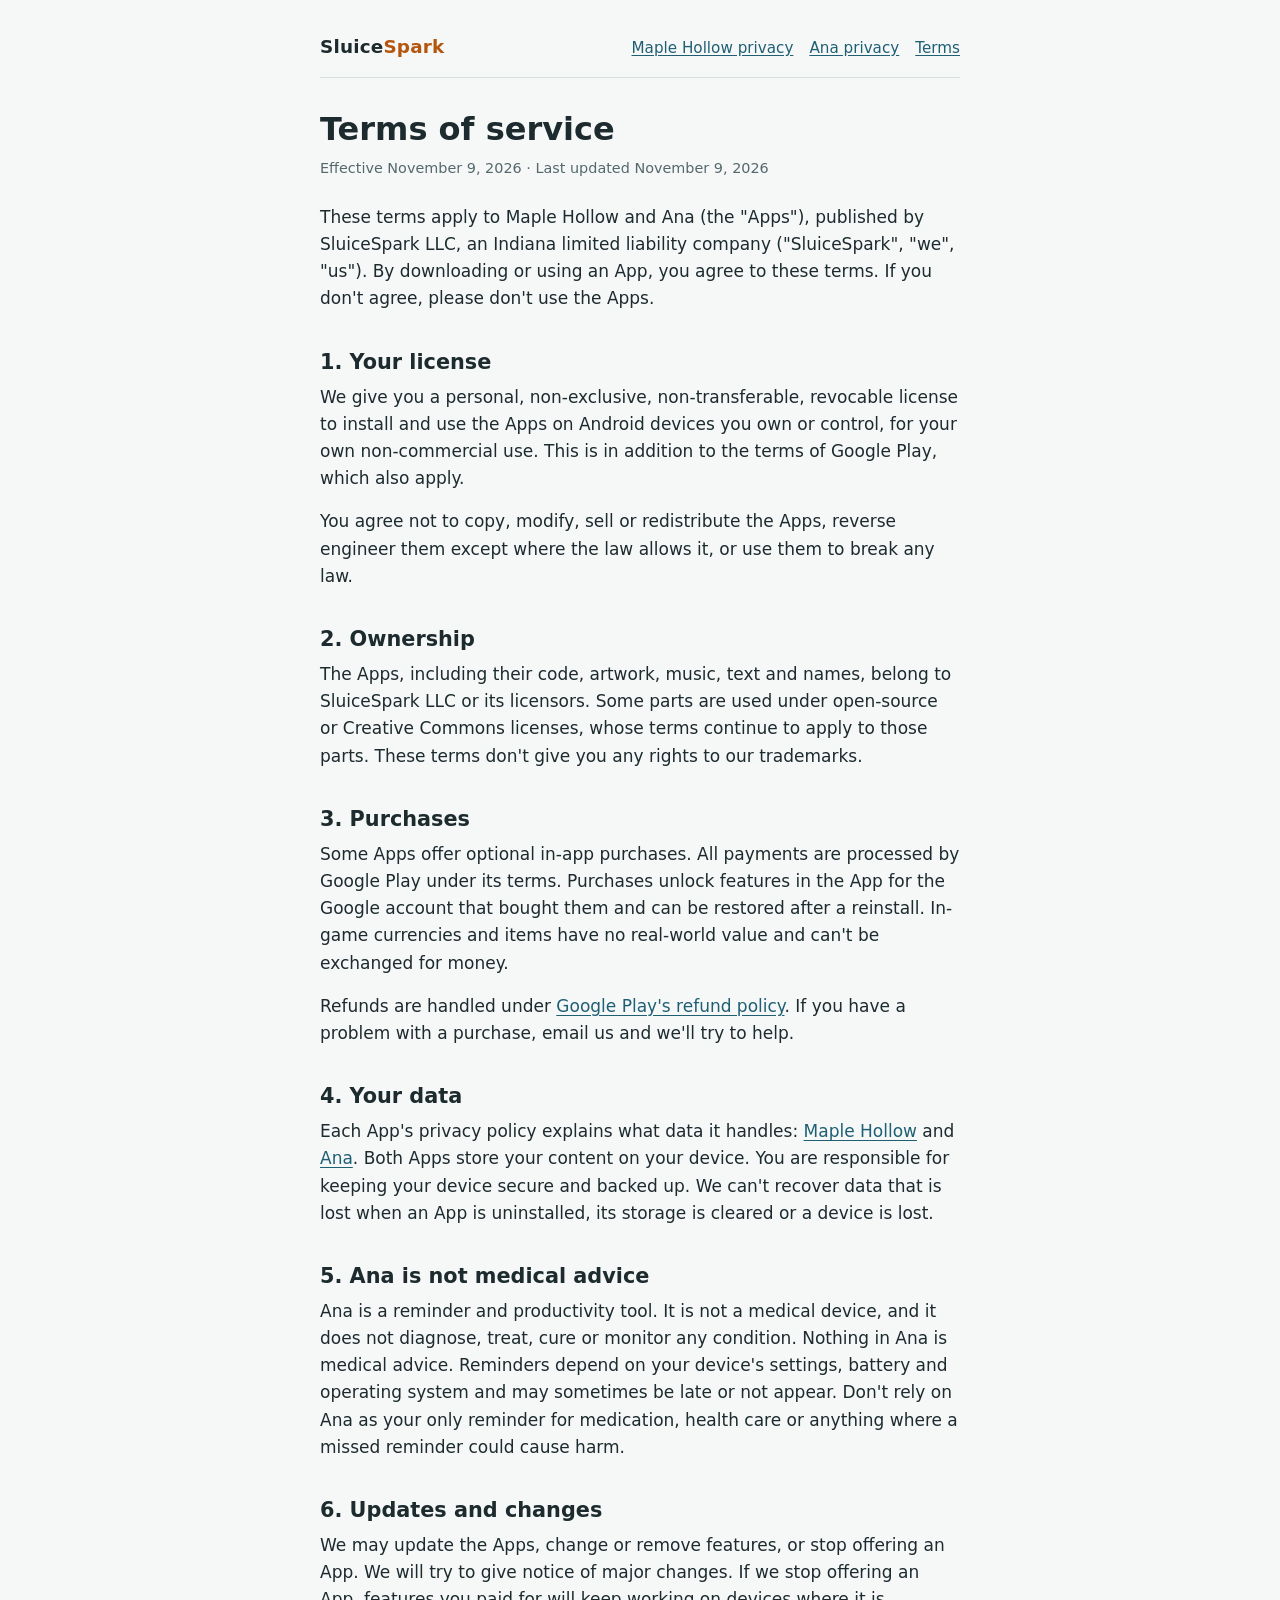
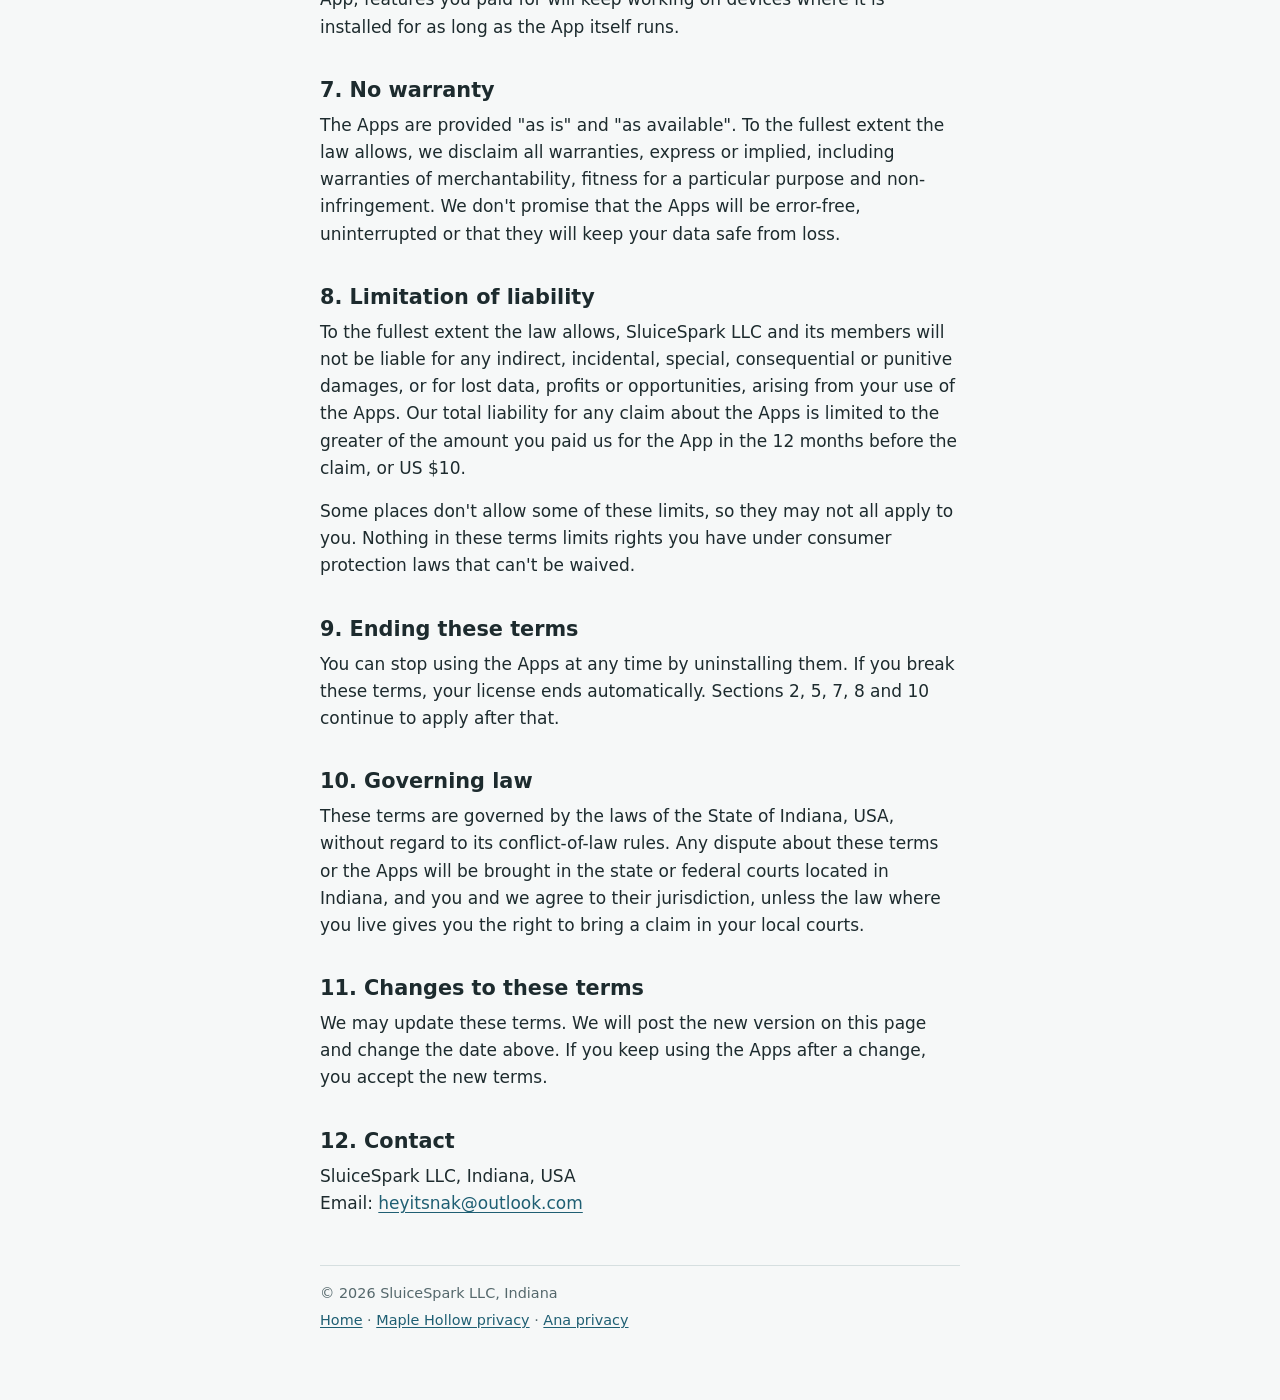
==== terms.html @ 7962bd05 "SluiceSpark site: home, privacy policies for Maple Hollow and Ana, terms Co-Authored-By: Claude Opus" ====
<!doctype html>
<html lang="en">
<head>
<meta charset="utf-8">
<meta name="viewport" content="width=device-width, initial-scale=1, viewport-fit=cover">
<title>SluiceSpark Terms of Service</title>
<meta name="description" content="Terms of service for Maple Hollow and Ana, apps by SluiceSpark LLC.">
<link rel="stylesheet" href="style.css">
</head>
<body>
<div class="wrap">
  <header class="site">
    <a class="brand" href="./">Sluice<span>Spark</span></a>
    <nav class="site" aria-label="Site">
      <a href="privacy/maple-hollow.html">Maple Hollow privacy</a>
      <a href="privacy/ana.html">Ana privacy</a>
      <a href="terms.html" aria-current="page">Terms</a>
    </nav>
  </header>

  <main>
    <h1>Terms of service</h1>
    <p class="meta">Effective November 9, 2026 &middot; Last updated November 9, 2026</p>

    <p>These terms apply to Maple Hollow and Ana (the "Apps"), published by SluiceSpark LLC, an Indiana limited liability company ("SluiceSpark", "we", "us"). By downloading or using an App, you agree to these terms. If you don't agree, please don't use the Apps.</p>

    <h2>1. Your license</h2>
    <p>We give you a personal, non-exclusive, non-transferable, revocable license to install and use the Apps on Android devices you own or control, for your own non-commercial use. This is in addition to the terms of Google Play, which also apply.</p>
    <p>You agree not to copy, modify, sell or redistribute the Apps, reverse engineer them except where the law allows it, or use them to break any law.</p>

    <h2>2. Ownership</h2>
    <p>The Apps, including their code, artwork, music, text and names, belong to SluiceSpark LLC or its licensors. Some parts are used under open-source or Creative Commons licenses, whose terms continue to apply to those parts. These terms don't give you any rights to our trademarks.</p>

    <h2>3. Purchases</h2>
    <p>Some Apps offer optional in-app purchases. All payments are processed by Google Play under its terms. Purchases unlock features in the App for the Google account that bought them and can be restored after a reinstall. In-game currencies and items have no real-world value and can't be exchanged for money.</p>
    <p>Refunds are handled under <a href="https://support.google.com/googleplay/answer/2479637">Google Play's refund policy</a>. If you have a problem with a purchase, email us and we'll try to help.</p>

    <h2>4. Your data</h2>
    <p>Each App's privacy policy explains what data it handles: <a href="privacy/maple-hollow.html">Maple Hollow</a> and <a href="privacy/ana.html">Ana</a>. Both Apps store your content on your device. You are responsible for keeping your device secure and backed up. We can't recover data that is lost when an App is uninstalled, its storage is cleared or a device is lost.</p>

    <h2>5. Ana is not medical advice</h2>
    <p>Ana is a reminder and productivity tool. It is not a medical device, and it does not diagnose, treat, cure or monitor any condition. Nothing in Ana is medical advice. Reminders depend on your device's settings, battery and operating system and may sometimes be late or not appear. Don't rely on Ana as your only reminder for medication, health care or anything where a missed reminder could cause harm.</p>

    <h2>6. Updates and changes</h2>
    <p>We may update the Apps, change or remove features, or stop offering an App. We will try to give notice of major changes. If we stop offering an App, features you paid for will keep working on devices where it is installed for as long as the App itself runs.</p>

    <h2>7. No warranty</h2>
    <p>The Apps are provided "as is" and "as available". To the fullest extent the law allows, we disclaim all warranties, express or implied, including warranties of merchantability, fitness for a particular purpose and non-infringement. We don't promise that the Apps will be error-free, uninterrupted or that they will keep your data safe from loss.</p>

    <h2>8. Limitation of liability</h2>
    <p>To the fullest extent the law allows, SluiceSpark LLC and its members will not be liable for any indirect, incidental, special, consequential or punitive damages, or for lost data, profits or opportunities, arising from your use of the Apps. Our total liability for any claim about the Apps is limited to the greater of the amount you paid us for the App in the 12 months before the claim, or US $10.</p>
    <p>Some places don't allow some of these limits, so they may not all apply to you. Nothing in these terms limits rights you have under consumer protection laws that can't be waived.</p>

    <h2>9. Ending these terms</h2>
    <p>You can stop using the Apps at any time by uninstalling them. If you break these terms, your license ends automatically. Sections 2, 5, 7, 8 and 10 continue to apply after that.</p>

    <h2>10. Governing law</h2>
    <p>These terms are governed by the laws of the State of Indiana, USA, without regard to its conflict-of-law rules. Any dispute about these terms or the Apps will be brought in the state or federal courts located in Indiana, and you and we agree to their jurisdiction, unless the law where you live gives you the right to bring a claim in your local courts.</p>

    <h2>11. Changes to these terms</h2>
    <p>We may update these terms. We will post the new version on this page and change the date above. If you keep using the Apps after a change, you accept the new terms.</p>

    <h2>12. Contact</h2>
    <p>SluiceSpark LLC, Indiana, USA<br>
    Email: <a href="mailto:heyitsnak@outlook.com">heyitsnak@outlook.com</a></p>
  </main>

  <footer class="site">
    <p>&copy; 2026 SluiceSpark LLC, Indiana</p>
    <p><a href="./">Home</a> &middot; <a href="privacy/maple-hollow.html">Maple Hollow privacy</a> &middot; <a href="privacy/ana.html">Ana privacy</a></p>
  </footer>
</div>
</body>
</html>
---- style.css ----
/* SluiceSpark: a narrow reading column, a water-slate ground and one spark of amber. */
:root {
  --bg: #f6f8f8;
  --surface: #ffffff;
  --fg: #1d2b2e;
  --muted: #55686c;
  --rule: #d6dfe0;
  --accent: #b5560f;
  --link: #1f5f73;
  --font: system-ui, -apple-system, "Segoe UI", Roboto, "Helvetica Neue", Arial, sans-serif;
  --mono: ui-monospace, "SF Mono", Menlo, Consolas, monospace;
  color-scheme: light;
}
@media (prefers-color-scheme: dark) {
  :root {
    --bg: #111a1c;
    --surface: #182427;
    --fg: #e3ecec;
    --muted: #9db0b3;
    --rule: #2c3d40;
    --accent: #f0a050;
    --link: #8cc8da;
    color-scheme: dark;
  }
}

* { box-sizing: border-box; }
html { -webkit-text-size-adjust: 100%; }
body {
  margin: 0;
  background: var(--bg);
  color: var(--fg);
  font: 17px/1.6 var(--font);
}
.wrap {
  max-width: 42rem;
  margin: 0 auto;
  padding-block: 2rem 4rem;
  padding-left: max(16px, env(safe-area-inset-left, 0px));
  padding-right: max(16px, env(safe-area-inset-right, 0px));
}
header.site {
  display: flex;
  flex-wrap: wrap;
  align-items: baseline;
  justify-content: space-between;
  gap: 0.5rem 1.5rem;
  padding-bottom: 1rem;
  margin-bottom: 2rem;
  border-bottom: 1px solid var(--rule);
}
.brand {
  font-weight: 700;
  font-size: 1.15rem;
  letter-spacing: 0.01em;
  color: var(--fg);
  text-decoration: none;
}
.brand span { color: var(--accent); }
nav.site { display: flex; flex-wrap: wrap; gap: 0.25rem 1rem; font-size: 0.95rem; }

a { color: var(--link); text-underline-offset: 0.15em; }
a:focus-visible { outline: 2px solid var(--accent); outline-offset: 2px; border-radius: 2px; }

h1 { font-size: 2rem; line-height: 1.2; margin: 0 0 0.5rem; text-wrap: balance; }
h2 { font-size: 1.3rem; line-height: 1.3; margin: 2.25rem 0 0.5rem; text-wrap: balance; }
h3 { font-size: 1.05rem; margin: 1.5rem 0 0.25rem; }
p, ul, ol { margin: 0 0 1rem; }
li + li { margin-top: 0.3rem; }
.lead { font-size: 1.1rem; color: var(--muted); }
.meta { color: var(--muted); font-size: 0.9rem; margin-bottom: 1.5rem; }
code { font-family: var(--mono); font-size: 0.9em; }

.summary {
  background: var(--surface);
  border: 1px solid var(--rule);
  border-radius: 8px;
  padding: 1rem 1.25rem;
  margin: 1.5rem 0;
}
.summary h2 { margin-top: 0; font-size: 1rem; text-transform: uppercase; letter-spacing: 0.06em; color: var(--muted); }
.summary ul { margin-bottom: 0; }

.apps { display: grid; gap: 1rem; margin: 1.5rem 0 2rem; }
@media (min-width: 40rem) { .apps { grid-template-columns: 1fr 1fr; } }
.app {
  background: var(--surface);
  border: 1px solid var(--rule);
  border-radius: 8px;
  padding: 1.25rem;
  min-width: 0;
  display: flex;
  flex-direction: column;
  gap: 0.5rem;
}
.app h2 { margin: 0; font-size: 1.2rem; }
.app .kind { margin: 0; font-size: 0.8rem; text-transform: uppercase; letter-spacing: 0.08em; color: var(--accent); font-weight: 600; }
.app p { margin: 0; }
.app .links { margin-top: auto; padding-top: 0.5rem; font-size: 0.95rem; display: flex; flex-wrap: wrap; gap: 0.25rem 1rem; }
.status { color: var(--muted); font-size: 0.9rem; }

.table-wrap { overflow-x: auto; margin: 0 0 1rem; }
table { border-collapse: collapse; width: 100%; font-size: 0.95rem; }
th, td { text-align: left; vertical-align: top; padding: 0.5rem 0.75rem 0.5rem 0; border-bottom: 1px solid var(--rule); }
th { font-weight: 600; }

footer.site {
  margin-top: 3rem;
  padding-top: 1rem;
  border-top: 1px solid var(--rule);
  color: var(--muted);
  font-size: 0.9rem;
}
footer.site p { margin: 0 0 0.25rem; }
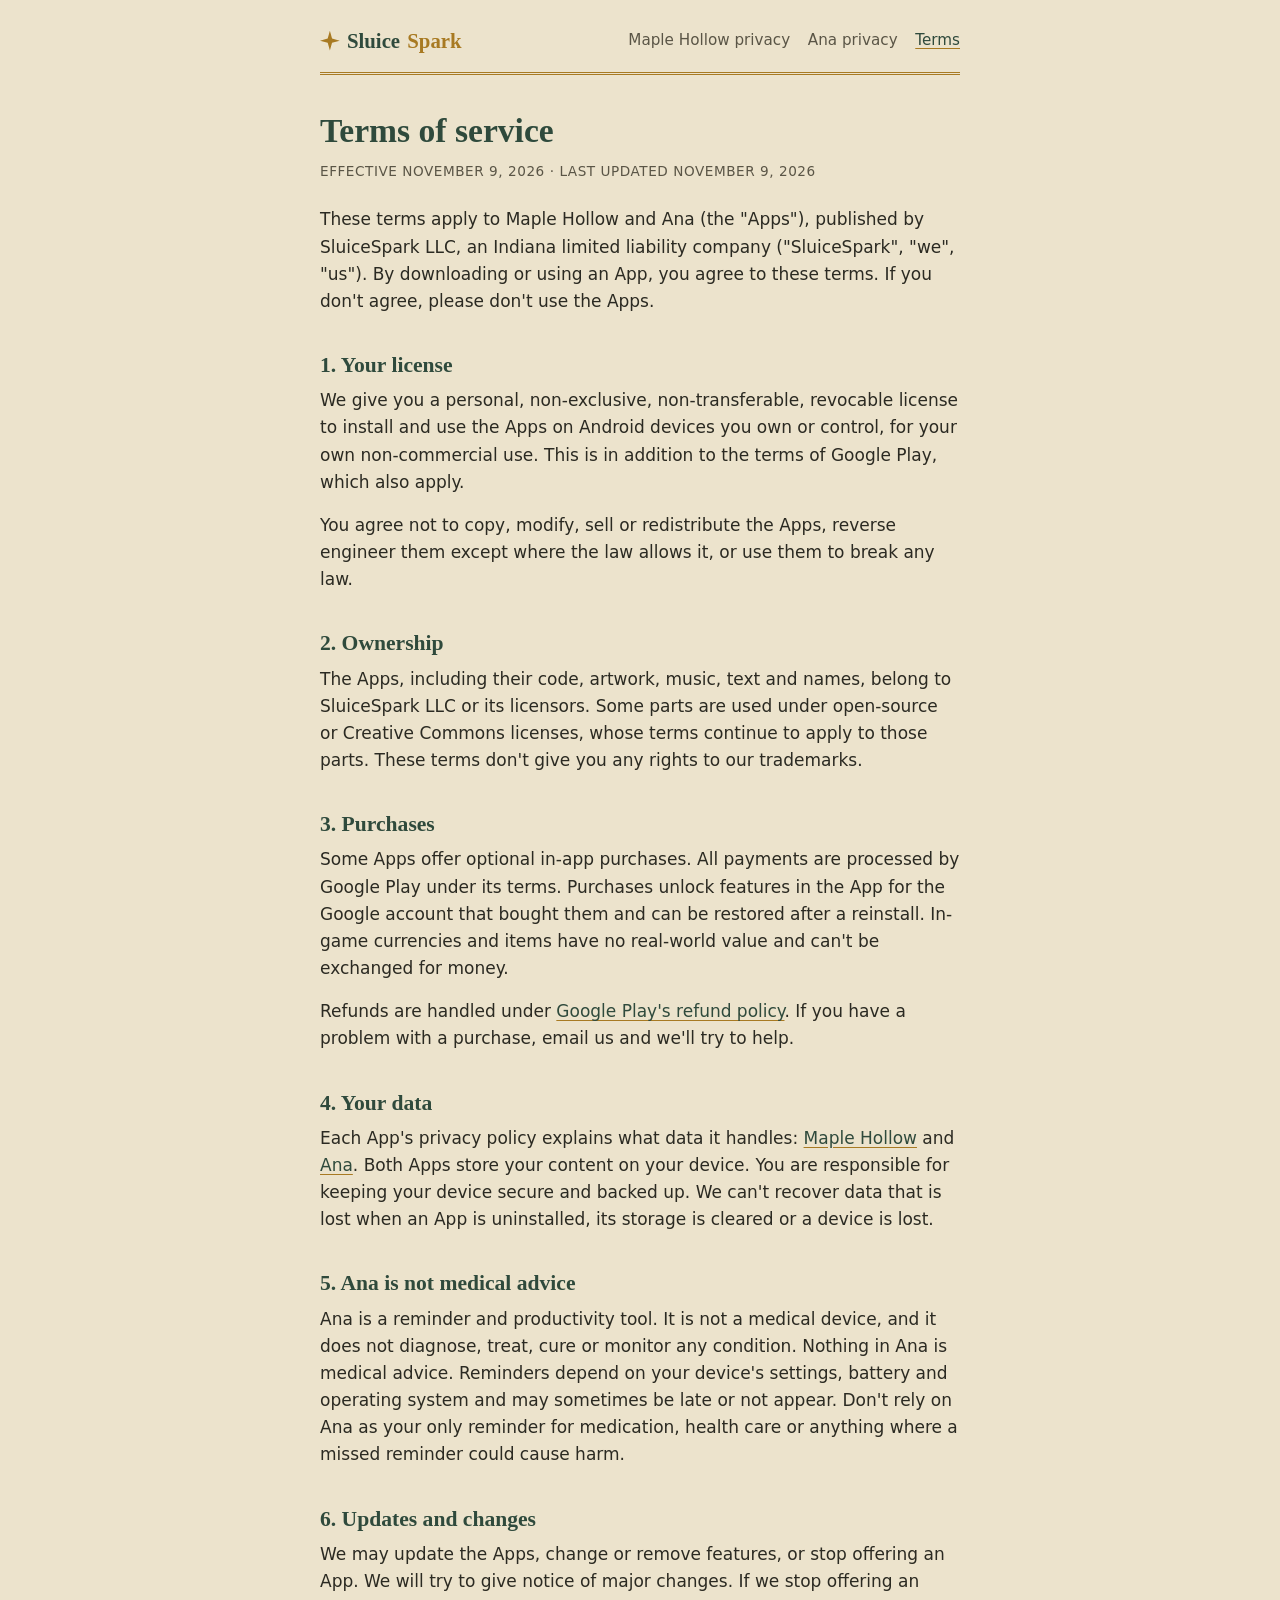
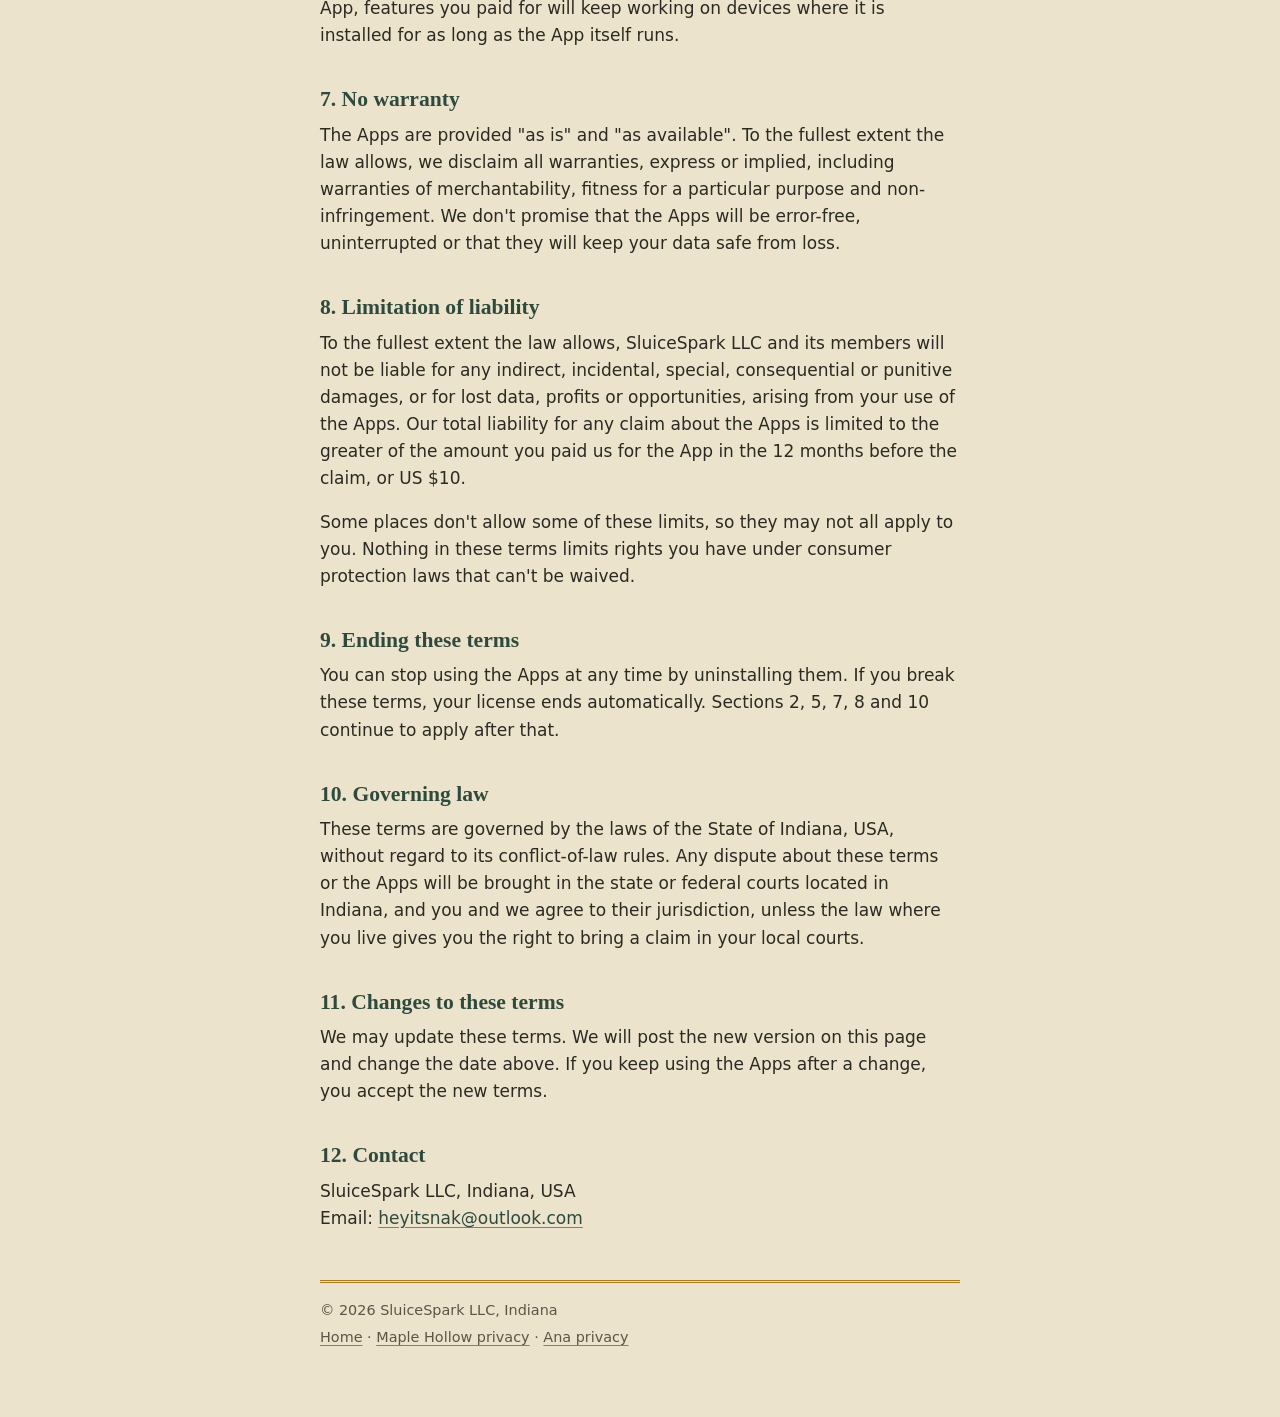
==== commit 9902e60a: "Use Maple Hollow's theme: parchment, forest and brass, night-sky dark mode, tome favicon Co-Authored" ====
--- a/terms.html
+++ b/terms.html
@@ -5,6 +5,7 @@
 <meta name="viewport" content="width=device-width, initial-scale=1, viewport-fit=cover">
 <title>SluiceSpark Terms of Service</title>
 <meta name="description" content="Terms of service for Maple Hollow and Ana, apps by SluiceSpark LLC.">
+<link rel="icon" href="favicon.svg" type="image/svg+xml">
 <link rel="stylesheet" href="style.css">
 </head>
 <body>
--- a/style.css
+++ b/style.css
@@ -1,25 +1,38 @@
-/* SluiceSpark: a narrow reading column, a water-slate ground and one spark of amber. */
+/* SluiceSpark wears Maple Hollow's theme (app/ui/theme/Theme.kt):
+   light = parchment, forest green, brass and clay; dark = a night sky with parchment text.
+   A reading column of bookish serif headings over the app's plain sans body. */
 :root {
-  --bg: #f6f8f8;
-  --surface: #ffffff;
-  --fg: #1d2b2e;
-  --muted: #55686c;
-  --rule: #d6dfe0;
-  --accent: #b5560f;
-  --link: #1f5f73;
-  --font: system-ui, -apple-system, "Segoe UI", Roboto, "Helvetica Neue", Arial, sans-serif;
+  --paper: #ECE3CC;       /* background */
+  --card: #F7F1E1;        /* card surface */
+  --vellum: #E3D8BC;      /* surface variant */
+  --ink: #2B2A22;         /* text */
+  --muted: #5A5546;       /* onSurfaceVariant */
+  --rule: #CFC4A6;        /* outlineVariant */
+  --outline: #8F8670;
+  --primary: #2F4A3C;     /* forest */
+  --primary-soft: #C9D9C9;
+  --brass: #A87A22;
+  --brass-soft: #E8D3A2;
+  --clay: #8C3A24;
+  --serif: "Iowan Old Style", "Palatino Linotype", Palatino, "Book Antiqua", Georgia, serif;
+  --sans: Roboto, system-ui, -apple-system, "Segoe UI", "Helvetica Neue", Arial, sans-serif;
   --mono: ui-monospace, "SF Mono", Menlo, Consolas, monospace;
   color-scheme: light;
 }
 @media (prefers-color-scheme: dark) {
   :root {
-    --bg: #111a1c;
-    --surface: #182427;
-    --fg: #e3ecec;
-    --muted: #9db0b3;
-    --rule: #2c3d40;
-    --accent: #f0a050;
-    --link: #8cc8da;
+    --paper: #13151B;     /* night */
+    --card: #1C1F27;
+    --vellum: #252935;
+    --ink: #E2D8C0;       /* starlight */
+    --muted: #A9A390;     /* dust */
+    --rule: #33363F;
+    --outline: #4A4E5A;
+    --primary: #8FBFA3;   /* sage */
+    --primary-soft: #2A4436;
+    --brass: #D6AE5C;
+    --brass-soft: #3A3220;
+    --clay: #E38D72;      /* ember */
     color-scheme: dark;
   }
 }
@@ -28,87 +41,152 @@
 html { -webkit-text-size-adjust: 100%; }
 body {
   margin: 0;
-  background: var(--bg);
-  color: var(--fg);
-  font: 17px/1.6 var(--font);
+  background: var(--paper);
+  color: var(--ink);
+  font: 17px/1.6 var(--sans);
 }
 .wrap {
   max-width: 42rem;
   margin: 0 auto;
-  padding-block: 2rem 4rem;
+  padding-block: 1.5rem 4rem;
   padding-left: max(16px, env(safe-area-inset-left, 0px));
   padding-right: max(16px, env(safe-area-inset-right, 0px));
 }
+
+/* Masthead: a brass star, the name in serif, a double rule like a book's title page. */
 header.site {
   display: flex;
   flex-wrap: wrap;
-  align-items: baseline;
+  align-items: center;
   justify-content: space-between;
   gap: 0.5rem 1.5rem;
-  padding-bottom: 1rem;
-  margin-bottom: 2rem;
-  border-bottom: 1px solid var(--rule);
+  padding-bottom: 0.9rem;
+  margin-bottom: 2.25rem;
+  border-bottom: 3px double var(--brass);
 }
 .brand {
+  display: inline-flex;
+  align-items: center;
+  gap: 0.45rem;
+  font-family: var(--serif);
   font-weight: 700;
-  font-size: 1.15rem;
-  letter-spacing: 0.01em;
-  color: var(--fg);
+  font-size: 1.3rem;
+  color: var(--primary);
   text-decoration: none;
 }
-.brand span { color: var(--accent); }
-nav.site { display: flex; flex-wrap: wrap; gap: 0.25rem 1rem; font-size: 0.95rem; }
+.brand::before {
+  content: "";
+  width: 0.95em;
+  height: 0.95em;
+  background: var(--brass);
+  clip-path: polygon(50% 0, 61% 39%, 100% 50%, 61% 61%, 50% 100%, 39% 61%, 0 50%, 39% 39%);
+}
+.brand span { color: var(--brass); }
+nav.site { display: flex; flex-wrap: wrap; gap: 0.25rem 1.1rem; font-size: 0.95rem; }
+nav.site a { color: var(--muted); text-decoration: none; }
+nav.site a:hover, nav.site a[aria-current="page"] { color: var(--primary); text-decoration: underline; text-decoration-color: var(--brass); }
 
-a { color: var(--link); text-underline-offset: 0.15em; }
-a:focus-visible { outline: 2px solid var(--accent); outline-offset: 2px; border-radius: 2px; }
+a { color: var(--primary); text-decoration-color: var(--brass); text-underline-offset: 0.18em; }
+a:hover { color: var(--clay); }
+a:focus-visible { outline: 2px solid var(--brass); outline-offset: 2px; border-radius: 2px; }
 
-h1 { font-size: 2rem; line-height: 1.2; margin: 0 0 0.5rem; text-wrap: balance; }
-h2 { font-size: 1.3rem; line-height: 1.3; margin: 2.25rem 0 0.5rem; text-wrap: balance; }
-h3 { font-size: 1.05rem; margin: 1.5rem 0 0.25rem; }
+h1, h2, h3 { font-family: var(--serif); color: var(--primary); text-wrap: balance; }
+h1 { font-size: 2.1rem; line-height: 1.2; margin: 0 0 0.6rem; }
+h2 { font-size: 1.35rem; line-height: 1.3; margin: 2.25rem 0 0.5rem; }
+h3 { font-size: 1.1rem; margin: 1.5rem 0 0.25rem; }
 p, ul, ol { margin: 0 0 1rem; }
 li + li { margin-top: 0.3rem; }
+li::marker { color: var(--brass); }
+strong { color: var(--ink); }
 .lead { font-size: 1.1rem; color: var(--muted); }
-.meta { color: var(--muted); font-size: 0.9rem; margin-bottom: 1.5rem; }
-code { font-family: var(--mono); font-size: 0.9em; }
+.meta {
+  color: var(--muted);
+  font-size: 0.85rem;
+  letter-spacing: 0.04em;
+  text-transform: uppercase;
+  margin-bottom: 1.5rem;
+}
+.meta code { text-transform: none; letter-spacing: 0; }
+code { font-family: var(--mono); font-size: 0.88em; background: var(--vellum); padding: 0.05em 0.3em; border-radius: 4px; }
 
+/* Cards: the app's card surface on parchment, with an outline instead of a shadow. */
 .summary {
-  background: var(--surface);
+  background: var(--card);
   border: 1px solid var(--rule);
-  border-radius: 8px;
+  border-left: 4px solid var(--brass);
+  border-radius: 6px;
   padding: 1rem 1.25rem;
   margin: 1.5rem 0;
 }
-.summary h2 { margin-top: 0; font-size: 1rem; text-transform: uppercase; letter-spacing: 0.06em; color: var(--muted); }
+.summary h2 {
+  margin-top: 0;
+  font-family: var(--sans);
+  font-size: 0.8rem;
+  text-transform: uppercase;
+  letter-spacing: 0.1em;
+  color: var(--brass);
+}
 .summary ul { margin-bottom: 0; }
 
-.apps { display: grid; gap: 1rem; margin: 1.5rem 0 2rem; }
+.apps { display: grid; gap: 1rem; margin: 1.75rem 0 2.25rem; }
 @media (min-width: 40rem) { .apps { grid-template-columns: 1fr 1fr; } }
 .app {
-  background: var(--surface);
+  background: var(--card);
   border: 1px solid var(--rule);
-  border-radius: 8px;
+  border-radius: 12px;
   padding: 1.25rem;
   min-width: 0;
   display: flex;
   flex-direction: column;
   gap: 0.5rem;
 }
-.app h2 { margin: 0; font-size: 1.2rem; }
-.app .kind { margin: 0; font-size: 0.8rem; text-transform: uppercase; letter-spacing: 0.08em; color: var(--accent); font-weight: 600; }
+.app-head { display: flex; align-items: center; gap: 0.8rem; }
+.app-icon {
+  width: 3rem;
+  height: 3rem;
+  flex: none;
+  border-radius: 12px;
+  display: grid;
+  place-items: center;
+  font-family: var(--serif);
+  font-weight: 700;
+  font-size: 1.4rem;
+  background: var(--primary-soft);
+  color: var(--primary);
+}
+img.app-icon { background: none; }
+.app h2 { margin: 0; font-size: 1.3rem; }
+.app .kind {
+  margin: 0;
+  font-size: 0.75rem;
+  text-transform: uppercase;
+  letter-spacing: 0.1em;
+  color: var(--brass);
+  font-weight: 700;
+}
 .app p { margin: 0; }
-.app .links { margin-top: auto; padding-top: 0.5rem; font-size: 0.95rem; display: flex; flex-wrap: wrap; gap: 0.25rem 1rem; }
-.status { color: var(--muted); font-size: 0.9rem; }
+.app .links { margin-top: auto; padding-top: 0.6rem; border-top: 1px solid var(--rule); font-size: 0.95rem; display: flex; flex-wrap: wrap; gap: 0.25rem 1rem; }
+.status {
+  align-self: flex-start;
+  font-size: 0.8rem;
+  color: var(--primary);
+  background: var(--primary-soft);
+  border-radius: 999px;
+  padding: 0.15rem 0.65rem;
+}
 
-.table-wrap { overflow-x: auto; margin: 0 0 1rem; }
+.table-wrap { overflow-x: auto; margin: 0 0 1rem; background: var(--card); border: 1px solid var(--rule); border-radius: 6px; }
 table { border-collapse: collapse; width: 100%; font-size: 0.95rem; }
-th, td { text-align: left; vertical-align: top; padding: 0.5rem 0.75rem 0.5rem 0; border-bottom: 1px solid var(--rule); }
-th { font-weight: 600; }
+th, td { text-align: left; vertical-align: top; padding: 0.55rem 0.8rem; border-bottom: 1px solid var(--rule); }
+tr:last-child td { border-bottom: 0; }
+th { font-weight: 600; background: var(--vellum); color: var(--primary); }
 
 footer.site {
   margin-top: 3rem;
   padding-top: 1rem;
-  border-top: 1px solid var(--rule);
+  border-top: 3px double var(--brass);
   color: var(--muted);
   font-size: 0.9rem;
 }
 footer.site p { margin: 0 0 0.25rem; }
+footer.site a { color: var(--muted); }
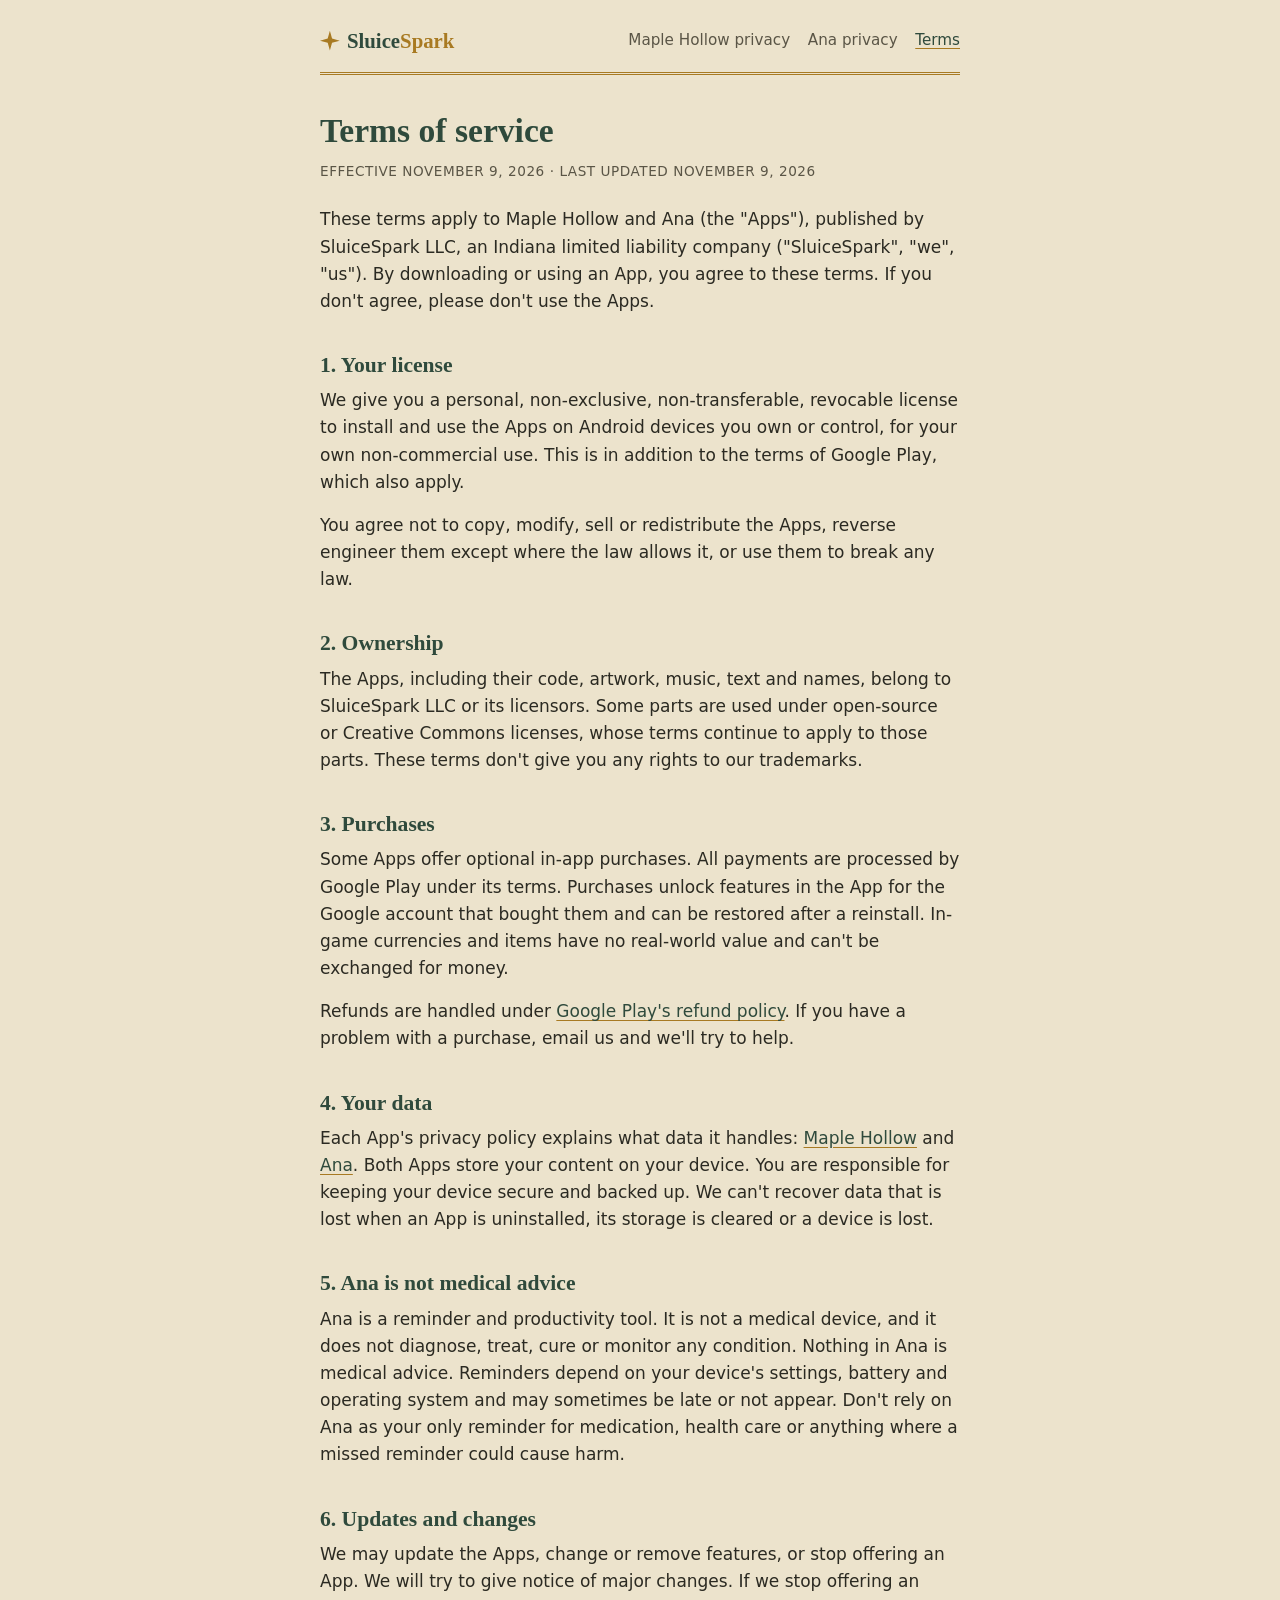
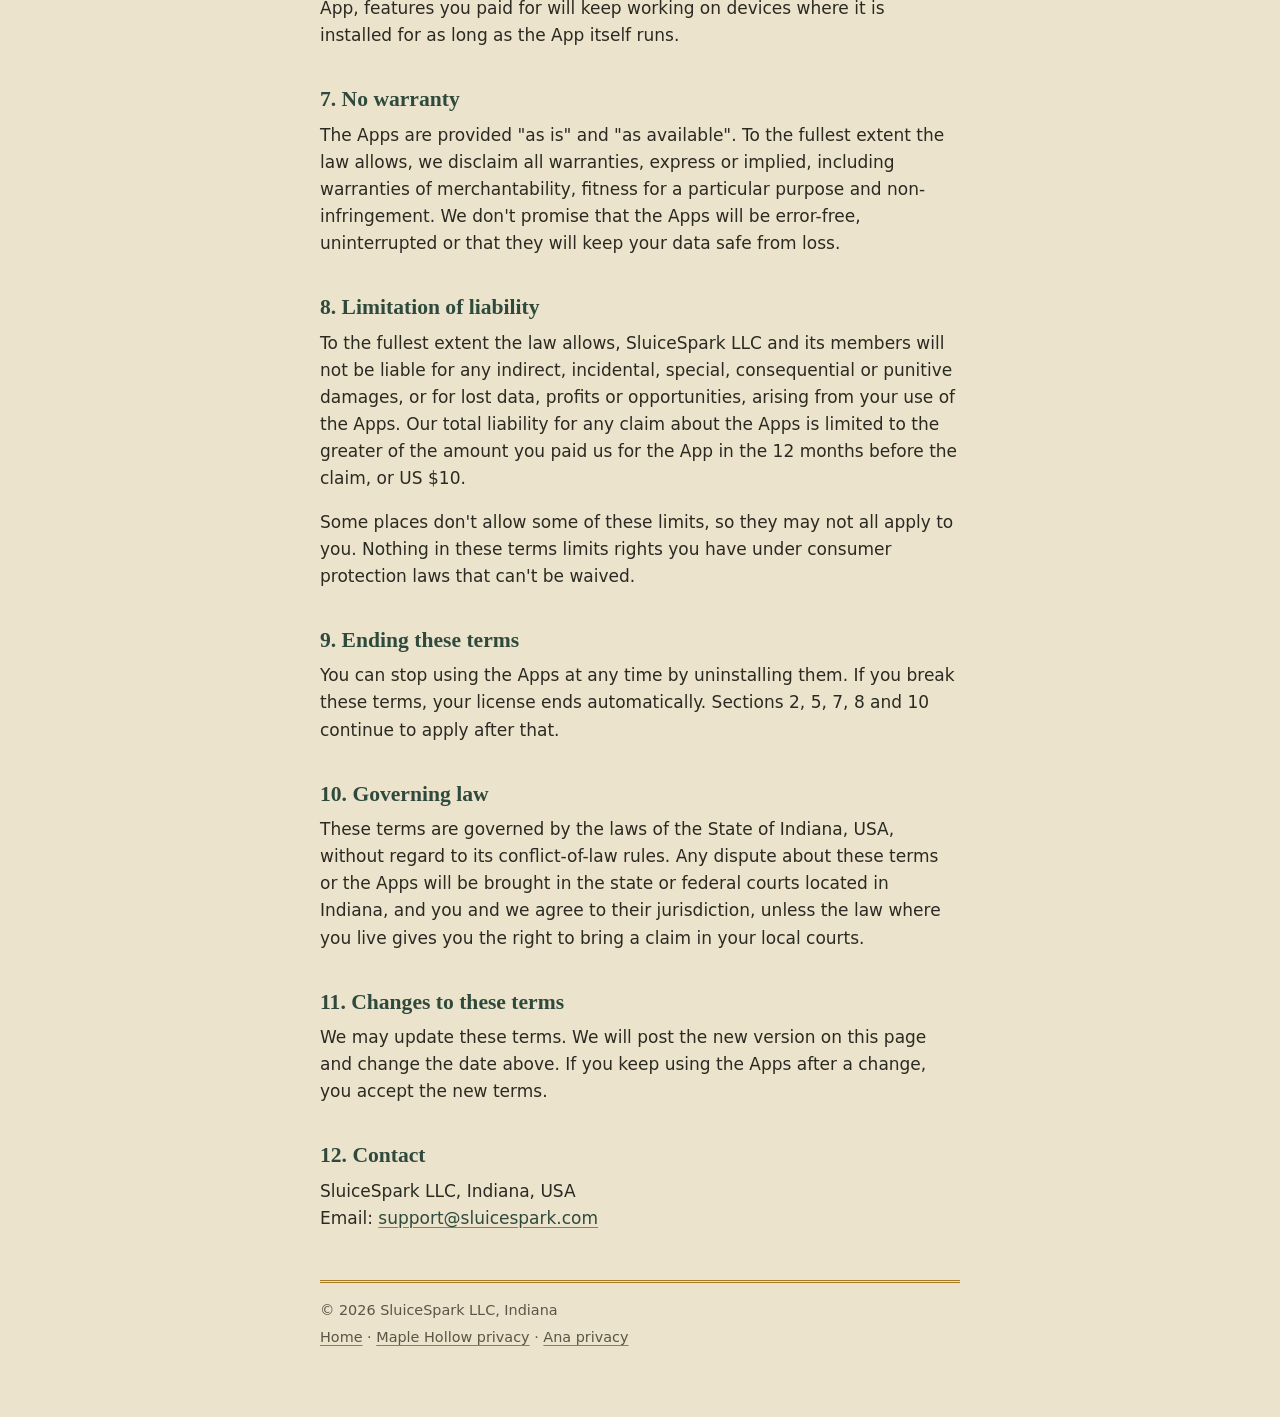
==== commit 5c087efe: "Contact email: support@sluicespark.com Co-Authored-By: Claude Opus 5.5 <noreply@anthropic.com>" ====
--- a/terms.html
+++ b/terms.html
@@ -63,7 +63,7 @@
 
     <h2>12. Contact</h2>
     <p>SluiceSpark LLC, Indiana, USA<br>
-    Email: <a href="mailto:heyitsnak@outlook.com">heyitsnak@outlook.com</a></p>
+    Email: <a href="mailto:support@sluicespark.com">support@sluicespark.com</a></p>
   </main>
 
   <footer class="site">
--- a/style.css
+++ b/style.css
@@ -67,7 +67,6 @@
 .brand {
   display: inline-flex;
   align-items: center;
-  gap: 0.45rem;
   font-family: var(--serif);
   font-weight: 700;
   font-size: 1.3rem;
@@ -78,6 +77,7 @@
   content: "";
   width: 0.95em;
   height: 0.95em;
+  margin-right: 0.45rem;
   background: var(--brass);
   clip-path: polygon(50% 0, 61% 39%, 100% 50%, 61% 61%, 50% 100%, 39% 61%, 0 50%, 39% 39%);
 }
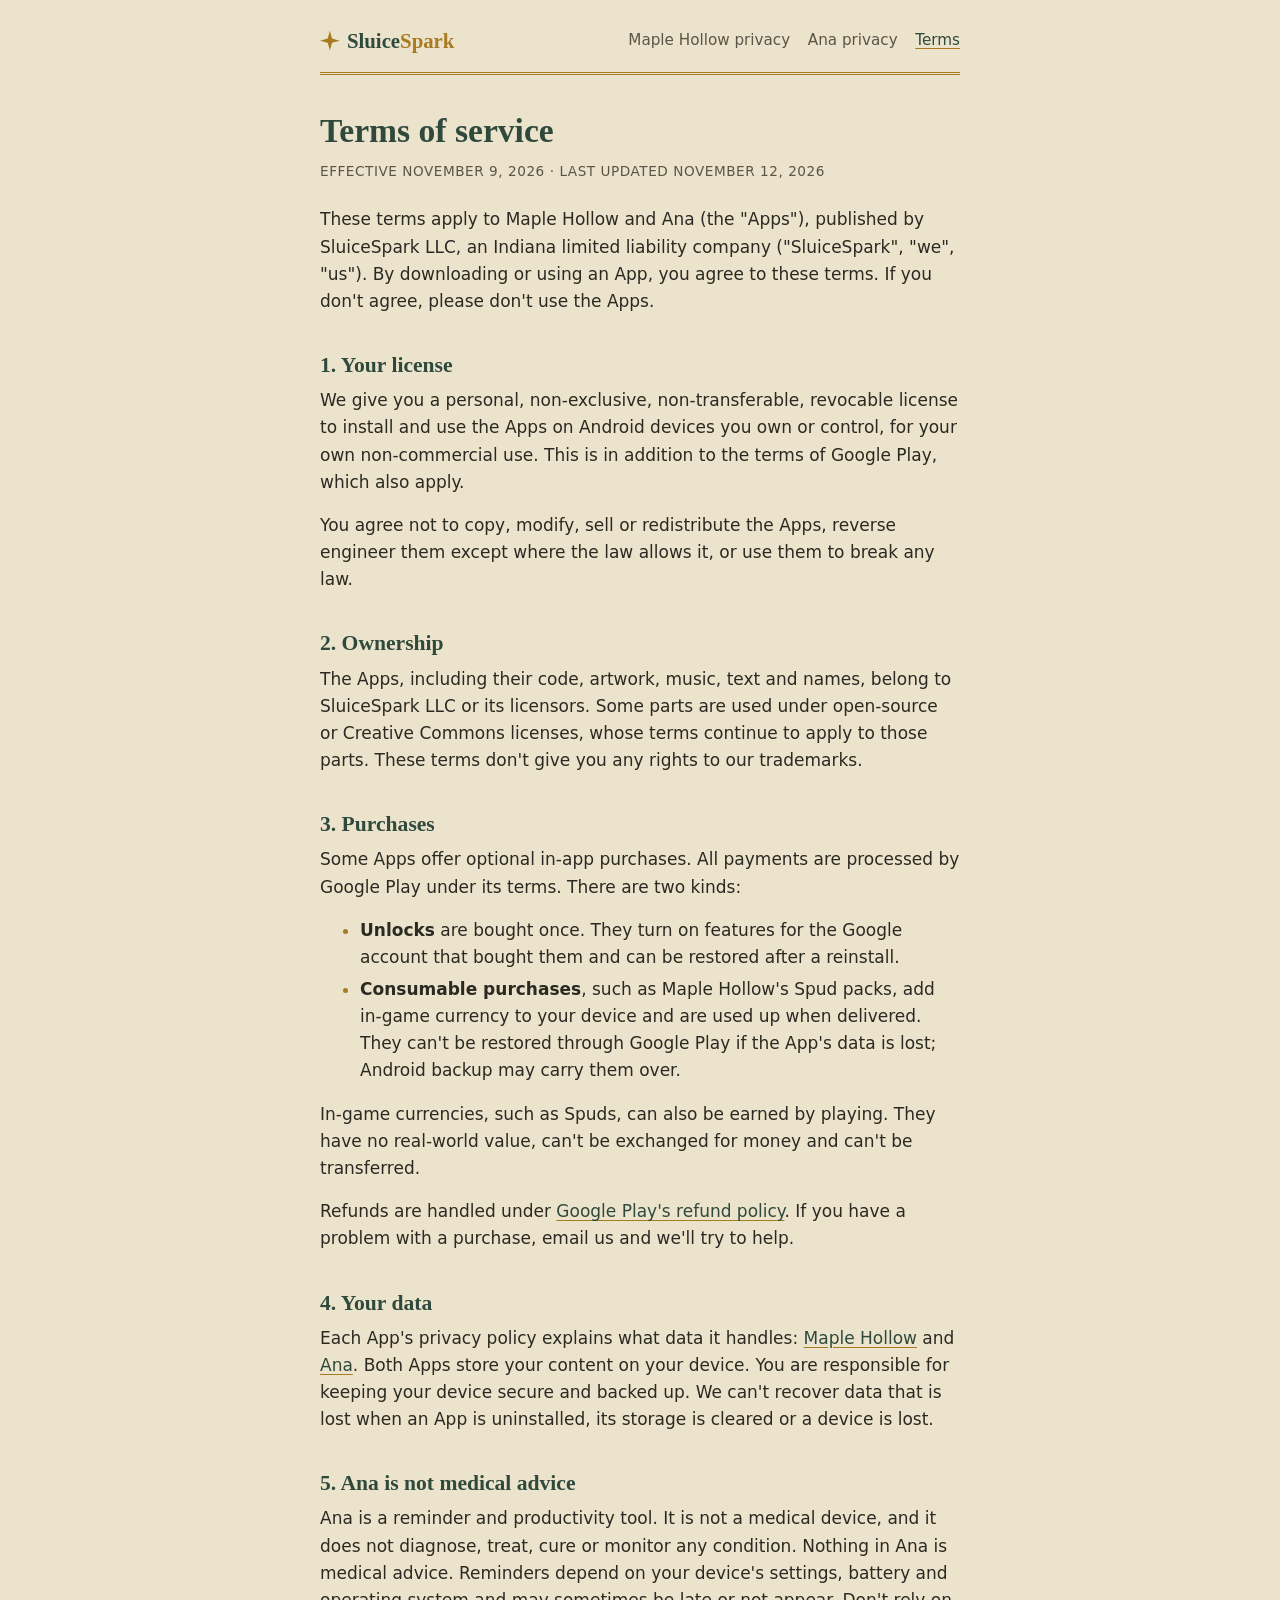
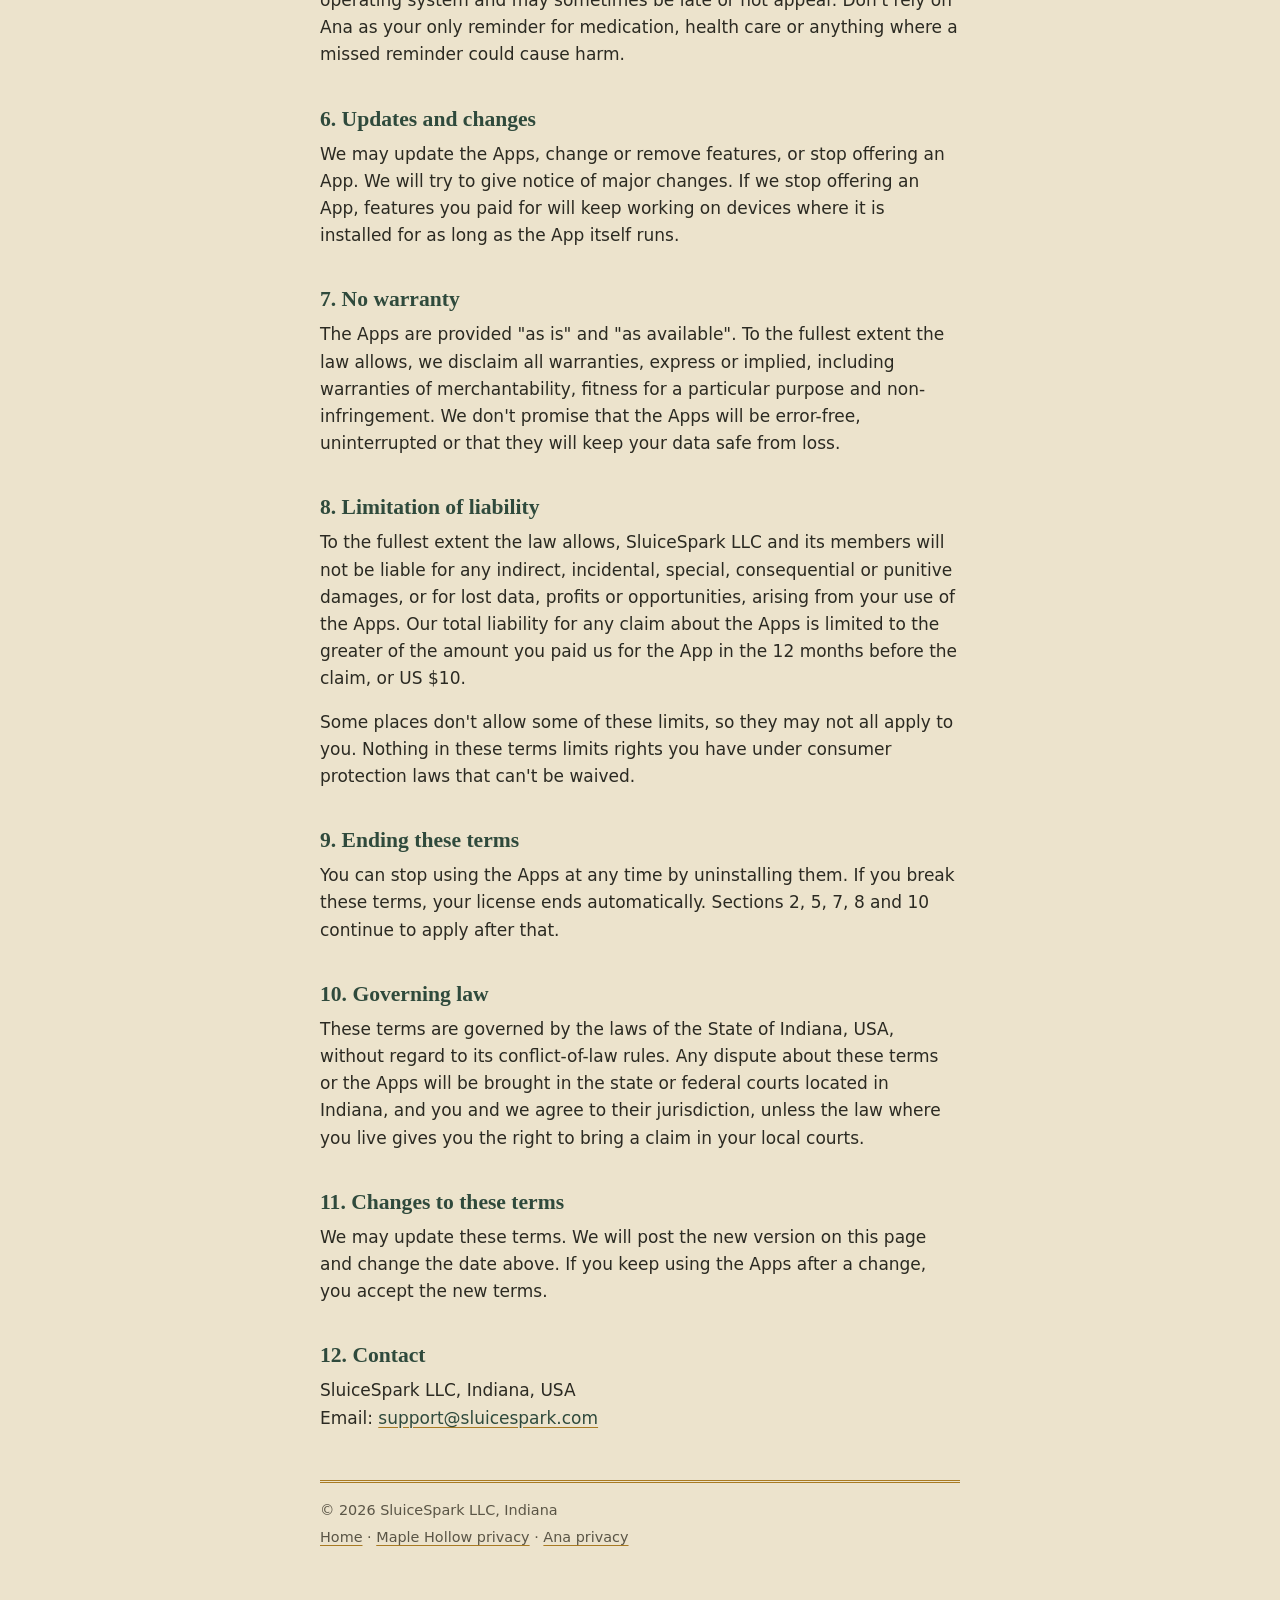
==== commit 045043f8: "Maple Hollow policy and terms: unlocks vs consumable Spud packs Co-Authored-By: Claude Opus 5.5 <nor" ====
--- a/terms.html
+++ b/terms.html
@@ -21,7 +21,7 @@
 
   <main>
     <h1>Terms of service</h1>
-    <p class="meta">Effective November 9, 2026 &middot; Last updated November 9, 2026</p>
+    <p class="meta">Effective November 9, 2026 &middot; Last updated November 12, 2026</p>
 
     <p>These terms apply to Maple Hollow and Ana (the "Apps"), published by SluiceSpark LLC, an Indiana limited liability company ("SluiceSpark", "we", "us"). By downloading or using an App, you agree to these terms. If you don't agree, please don't use the Apps.</p>
 
@@ -33,7 +33,12 @@
     <p>The Apps, including their code, artwork, music, text and names, belong to SluiceSpark LLC or its licensors. Some parts are used under open-source or Creative Commons licenses, whose terms continue to apply to those parts. These terms don't give you any rights to our trademarks.</p>
 
     <h2>3. Purchases</h2>
-    <p>Some Apps offer optional in-app purchases. All payments are processed by Google Play under its terms. Purchases unlock features in the App for the Google account that bought them and can be restored after a reinstall. In-game currencies and items have no real-world value and can't be exchanged for money.</p>
+    <p>Some Apps offer optional in-app purchases. All payments are processed by Google Play under its terms. There are two kinds:</p>
+    <ul>
+      <li><strong>Unlocks</strong> are bought once. They turn on features for the Google account that bought them and can be restored after a reinstall.</li>
+      <li><strong>Consumable purchases</strong>, such as Maple Hollow's Spud packs, add in-game currency to your device and are used up when delivered. They can't be restored through Google Play if the App's data is lost; Android backup may carry them over.</li>
+    </ul>
+    <p>In-game currencies, such as Spuds, can also be earned by playing. They have no real-world value, can't be exchanged for money and can't be transferred.</p>
     <p>Refunds are handled under <a href="https://support.google.com/googleplay/answer/2479637">Google Play's refund policy</a>. If you have a problem with a purchase, email us and we'll try to help.</p>
 
     <h2>4. Your data</h2>
